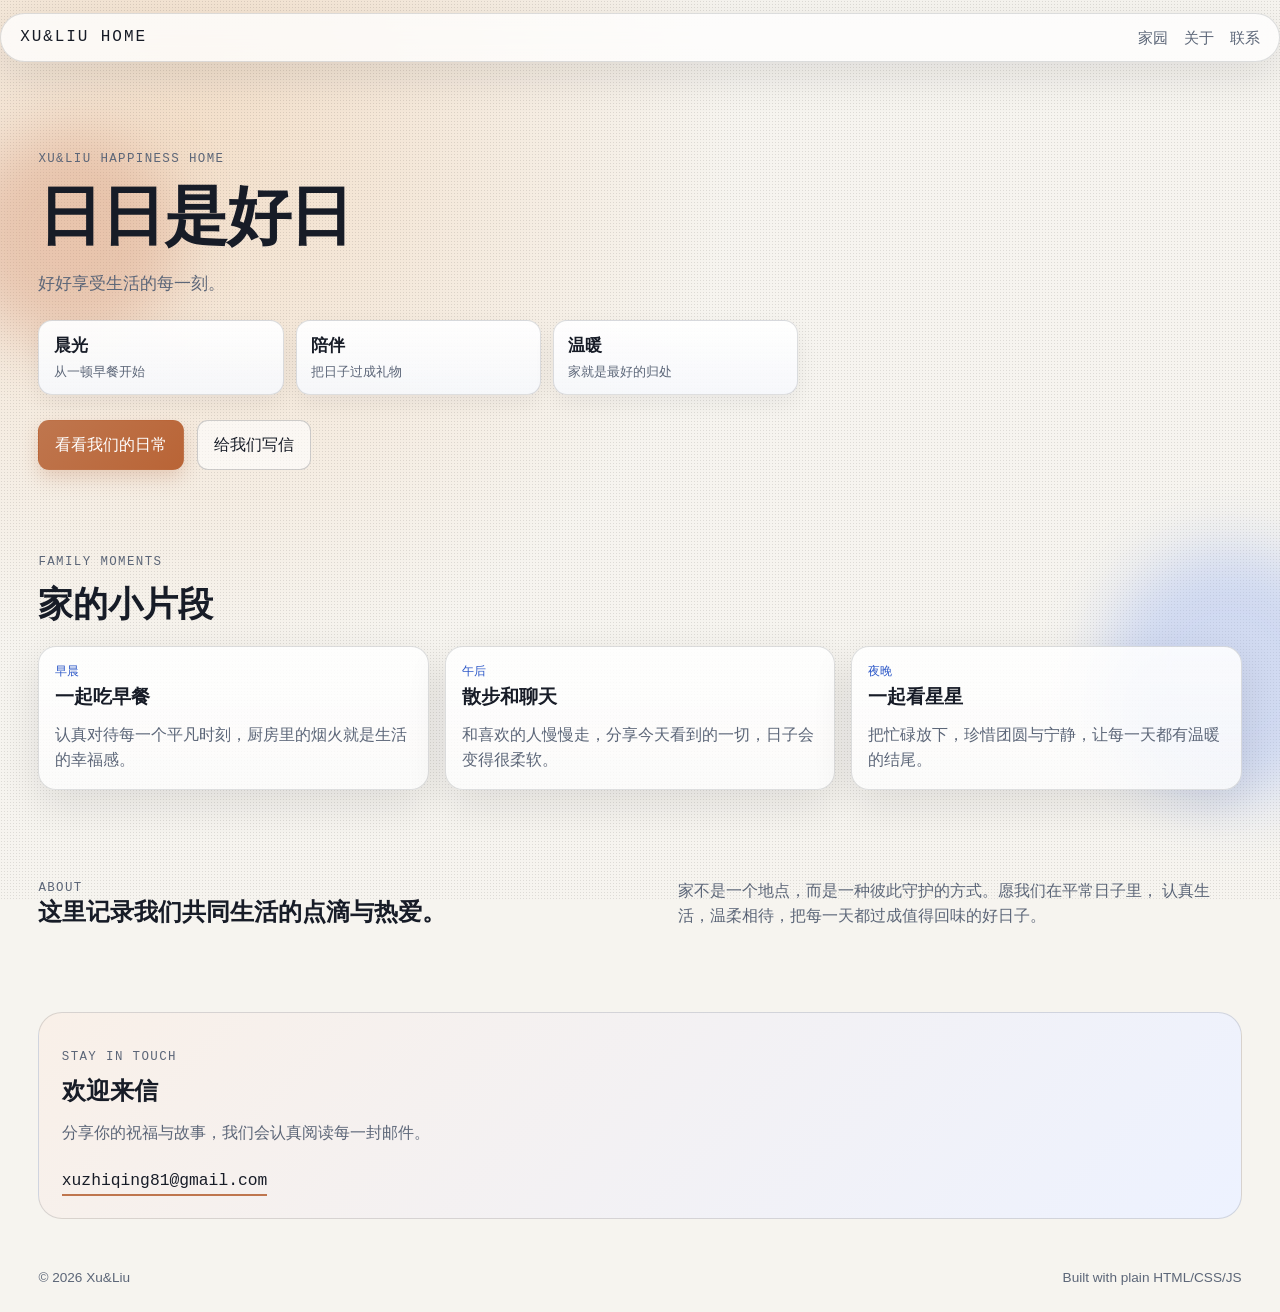
==== index.html @ ebb7ab37 "Initial personal lite site with HTTPS-ready deployment" ====
﻿<!doctype html>
<html lang="zh-CN">
<head>
  <meta charset="UTF-8" />
  <meta name="viewport" content="width=device-width, initial-scale=1.0" />
  <meta name="description" content="个人轻量化网站，展示简介、项目与联系方式。" />
  <link rel="icon" type="image/png" href="./favicon.png" />
  <title>Xu&amp;Liu happiness home</title>
  <link rel="stylesheet" href="./styles.css" />
</head>
<body>
  <div class="grain" aria-hidden="true"></div>
  <div class="orb orb-a" aria-hidden="true"></div>
  <div class="orb orb-b" aria-hidden="true"></div>

  <header class="topbar wrapper">
    <a class="brand" href="#home">XU&amp;LIU HOME</a>
    <nav>
      <a href="#projects">家园</a>
      <a href="#about">关于</a>
      <a href="#contact">联系</a>
    </nav>
  </header>

  <main id="home" class="wrapper">
    <section class="hero reveal">
      <p class="eyebrow">XU&amp;LIU HAPPINESS HOME</p>
      <h1>日日是好日</h1>
      <p class="lead">好好享受生活的每一刻。</p>
      <div class="hero-metrics">
        <div class="metric">
          <span class="metric-value">晨光</span>
          <span class="metric-label">从一顿早餐开始</span>
        </div>
        <div class="metric">
          <span class="metric-value">陪伴</span>
          <span class="metric-label">把日子过成礼物</span>
        </div>
        <div class="metric">
          <span class="metric-value">温暖</span>
          <span class="metric-label">家就是最好的归处</span>
        </div>
      </div>
      <div class="hero-actions">
        <a class="btn btn-solid" href="#projects">看看我们的日常</a>
        <a class="btn btn-ghost" href="#contact">给我们写信</a>
      </div>
    </section>

    <section id="projects" class="section reveal">
      <div class="section-head">
        <p class="eyebrow">FAMILY MOMENTS</p>
        <h2>家的小片段</h2>
      </div>
      <div class="cards">
        <article class="card">
          <p class="tag">早晨</p>
          <h3>一起吃早餐</h3>
          <p>认真对待每一个平凡时刻，厨房里的烟火就是生活的幸福感。</p>
        </article>
        <article class="card">
          <p class="tag">午后</p>
          <h3>散步和聊天</h3>
          <p>和喜欢的人慢慢走，分享今天看到的一切，日子会变得很柔软。</p>
        </article>
        <article class="card">
          <p class="tag">夜晚</p>
          <h3>一起看星星</h3>
          <p>把忙碌放下，珍惜团圆与宁静，让每一天都有温暖的结尾。</p>
        </article>
      </div>
    </section>

    <section id="about" class="section split reveal">
      <div>
        <p class="eyebrow">ABOUT</p>
        <h2>这里记录我们共同生活的点滴与热爱。</h2>
      </div>
      <p>
        家不是一个地点，而是一种彼此守护的方式。愿我们在平常日子里，
        认真生活，温柔相待，把每一天都过成值得回味的好日子。
      </p>
    </section>

    <section id="contact" class="section contact reveal">
      <p class="eyebrow">STAY IN TOUCH</p>
      <h2>欢迎来信</h2>
      <p>分享你的祝福与故事，我们会认真阅读每一封邮件。</p>
      <a class="mail" href="mailto:xuzhiqing81@gmail.com">xuzhiqing81@gmail.com</a>
    </section>
  </main>

  <footer class="wrapper footer">
    <span>© 2026 Xu&amp;Liu</span>
    <span>Built with plain HTML/CSS/JS</span>
  </footer>

  <script src="./script.js" defer></script>
</body>
</html>
---- styles.css ----
﻿:root {
  --bg: #f6f4ef;
  --ink: #171c27;
  --muted: #5c6678;
  --panel: rgba(255, 255, 255, 0.82);
  --line: rgba(23, 28, 39, 0.14);
  --accent: #c26d3f;
  --accent-2: #1e4fd6;
  --radius: 18px;
  --shadow: 0 14px 40px rgba(19, 24, 34, 0.1);
}

* {
  box-sizing: border-box;
}

html,
body {
  margin: 0;
  padding: 0;
}

body {
  font-family: "Trebuchet MS", "Segoe UI Variable", "Noto Sans SC", sans-serif;
  background: radial-gradient(circle at 15% 10%, #f3dfca 0%, var(--bg) 34%),
    radial-gradient(circle at 88% 82%, #d8e5ff 0%, var(--bg) 36%),
    linear-gradient(180deg, #f9f7f2 0%, #f4f2ec 100%);
  color: var(--ink);
  line-height: 1.55;
  min-height: 100vh;
  overflow-x: hidden;
}

.grain {
  position: fixed;
  inset: 0;
  pointer-events: none;
  opacity: 0.1;
  background-image: radial-gradient(#000 0.6px, transparent 0.6px);
  background-size: 3px 3px;
}

.orb {
  position: fixed;
  border-radius: 999px;
  filter: blur(30px);
  opacity: 0.42;
  pointer-events: none;
}

.orb-a {
  width: 220px;
  height: 220px;
  left: -40px;
  top: 8rem;
  background: #d89978;
  animation: driftA 10s ease-in-out infinite;
}

.orb-b {
  width: 260px;
  height: 260px;
  right: -80px;
  bottom: 6rem;
  background: #9db6f4;
  animation: driftB 12s ease-in-out infinite;
}

.wrapper {
  width: 100%;
  padding-left: clamp(16px, 3vw, 44px);
  padding-right: clamp(16px, 3vw, 44px);
  margin: 0 auto;
}

.topbar {
  position: sticky;
  top: 0.8rem;
  z-index: 5;
  margin-top: 0.8rem;
  background: rgba(255, 255, 255, 0.78);
  backdrop-filter: blur(10px);
  border: 1px solid var(--line);
  border-radius: 999px;
  box-shadow: var(--shadow);
  display: flex;
  align-items: center;
  justify-content: space-between;
  padding: 0.7rem 1.2rem;
}

.brand {
  font-family: "Consolas", "Liberation Mono", monospace;
  font-weight: 500;
  color: var(--ink);
  text-decoration: none;
  letter-spacing: 0.12em;
}

nav {
  display: flex;
  gap: 1rem;
}

nav a {
  text-decoration: none;
  color: var(--muted);
  font-size: 0.95rem;
}

nav a:hover {
  color: var(--ink);
  text-decoration: underline;
  text-underline-offset: 3px;
}

.hero {
  margin-top: 5.5rem;
}

.eyebrow {
  font-family: "Consolas", "Liberation Mono", monospace;
  letter-spacing: 0.11em;
  font-size: 0.78rem;
  color: var(--muted);
  margin-bottom: 0.7rem;
}

h1,
h2,
h3 {
  line-height: 1.12;
  margin: 0;
}

h1 {
  font-size: clamp(2rem, 5vw, 4rem);
  max-width: 12ch;
  letter-spacing: -0.02em;
}

.lead {
  max-width: 52ch;
  color: var(--muted);
  font-size: 1.05rem;
  margin-top: 1.2rem;
}

.hero-metrics {
  margin-top: 1.4rem;
  display: grid;
  grid-template-columns: repeat(3, minmax(0, 1fr));
  gap: 0.75rem;
  max-width: 760px;
}

.metric {
  background: linear-gradient(180deg, rgba(255, 255, 255, 0.94) 0%, rgba(246, 248, 252, 0.9) 100%);
  border: 1px solid var(--line);
  border-radius: 14px;
  padding: 0.75rem 0.9rem;
  box-shadow: 0 8px 22px rgba(20, 24, 35, 0.06);
}

.metric-value {
  display: block;
  font-size: 1.05rem;
  font-weight: 700;
}

.metric-label {
  display: block;
  margin-top: 0.2rem;
  font-size: 0.8rem;
  color: var(--muted);
}

.hero-actions {
  display: flex;
  gap: 0.8rem;
  margin-top: 1.6rem;
}

.btn {
  display: inline-flex;
  align-items: center;
  justify-content: center;
  text-decoration: none;
  padding: 0.72rem 1rem;
  border-radius: 11px;
  font-weight: 500;
  border: 1px solid transparent;
  transition: transform 180ms ease;
}

.btn-solid {
  background: linear-gradient(135deg, #bf764e 0%, #b96436 100%);
  color: #fff;
  box-shadow: 0 8px 18px rgba(191, 118, 78, 0.28);
}

.btn-solid:hover {
  transform: translateY(-1px);
}

.btn-ghost {
  color: var(--ink);
  border-color: rgba(23, 28, 39, 0.2);
  background: rgba(255, 255, 255, 0.62);
}

.section {
  margin-top: 5.2rem;
}

.section-head h2 {
  margin-top: 0.2rem;
  font-size: clamp(1.5rem, 3vw, 2.2rem);
}

.cards {
  display: grid;
  grid-template-columns: repeat(3, 1fr);
  gap: 1rem;
  margin-top: 1.4rem;
}

.card {
  background: linear-gradient(180deg, rgba(255, 255, 255, 0.88) 0%, rgba(253, 253, 253, 0.78) 100%);
  border: 1px solid var(--line);
  border-radius: var(--radius);
  padding: 1rem;
  box-shadow: var(--shadow);
  transition: transform 180ms ease, border-color 180ms ease;
}

.card:hover {
  transform: translateY(-3px);
  border-color: rgba(30, 79, 214, 0.34);
}

.tag {
  margin: 0;
  font-family: "Consolas", "Liberation Mono", monospace;
  font-size: 0.74rem;
  color: #2a56c7;
}

.card h3 {
  margin-top: 0.3rem;
  font-size: 1.18rem;
}

.card p:last-child {
  color: var(--muted);
  margin-bottom: 0;
}

.split {
  display: grid;
  grid-template-columns: 1.1fr 1fr;
  gap: 1.2rem;
  align-items: start;
}

.split p {
  color: var(--muted);
  margin: 0.4rem 0 0;
}

.contact {
  background: linear-gradient(135deg, #f9f0e8 0%, #edf2ff 100%);
  border: 1px solid var(--line);
  border-radius: 24px;
  padding: 1.4rem;
}

.contact p {
  color: var(--muted);
}

.mail {
  display: inline-block;
  margin-top: 0.4rem;
  text-decoration: none;
  font-family: "Consolas", "Liberation Mono", monospace;
  font-size: 1.02rem;
  color: var(--ink);
  border-bottom: 2px solid #bf764e;
}

.footer {
  margin: 3rem auto 1.5rem;
  color: var(--muted);
  display: flex;
  justify-content: space-between;
  gap: 0.8rem;
  font-size: 0.85rem;
}

.reveal {
  opacity: 0;
  transform: translateY(18px);
}

.reveal.show {
  opacity: 1;
  transform: translateY(0);
  transition: opacity 500ms ease, transform 500ms ease;
}

@keyframes driftA {
  0%,
  100% {
    transform: translateY(0);
  }
  50% {
    transform: translateY(18px);
  }
}

@keyframes driftB {
  0%,
  100% {
    transform: translateX(0);
  }
  50% {
    transform: translateX(-22px);
  }
}

@media (max-width: 860px) {
  nav {
    gap: 0.6rem;
  }

  .hero {
    margin-top: 4rem;
  }

  .hero-metrics {
    grid-template-columns: 1fr;
    max-width: 100%;
  }

  .cards {
    grid-template-columns: 1fr;
  }

  .split {
    grid-template-columns: 1fr;
  }

  .footer {
    flex-direction: column;
    align-items: flex-start;
  }
}

@media (max-width: 540px) {
  .topbar {
    border-radius: 16px;
    flex-direction: column;
    align-items: flex-start;
    gap: 0.6rem;
  }

  nav {
    width: 100%;
    justify-content: space-between;
  }

  .hero-actions {
    width: 100%;
    flex-direction: column;
  }

  .btn {
    width: 100%;
  }
}

@media (prefers-reduced-motion: reduce) {
  .orb-a,
  .orb-b {
    animation: none;
  }

  .card,
  .btn {
    transition: none;
  }

  .reveal,
  .reveal.show {
    transition: none;
    opacity: 1;
    transform: none;
  }
}
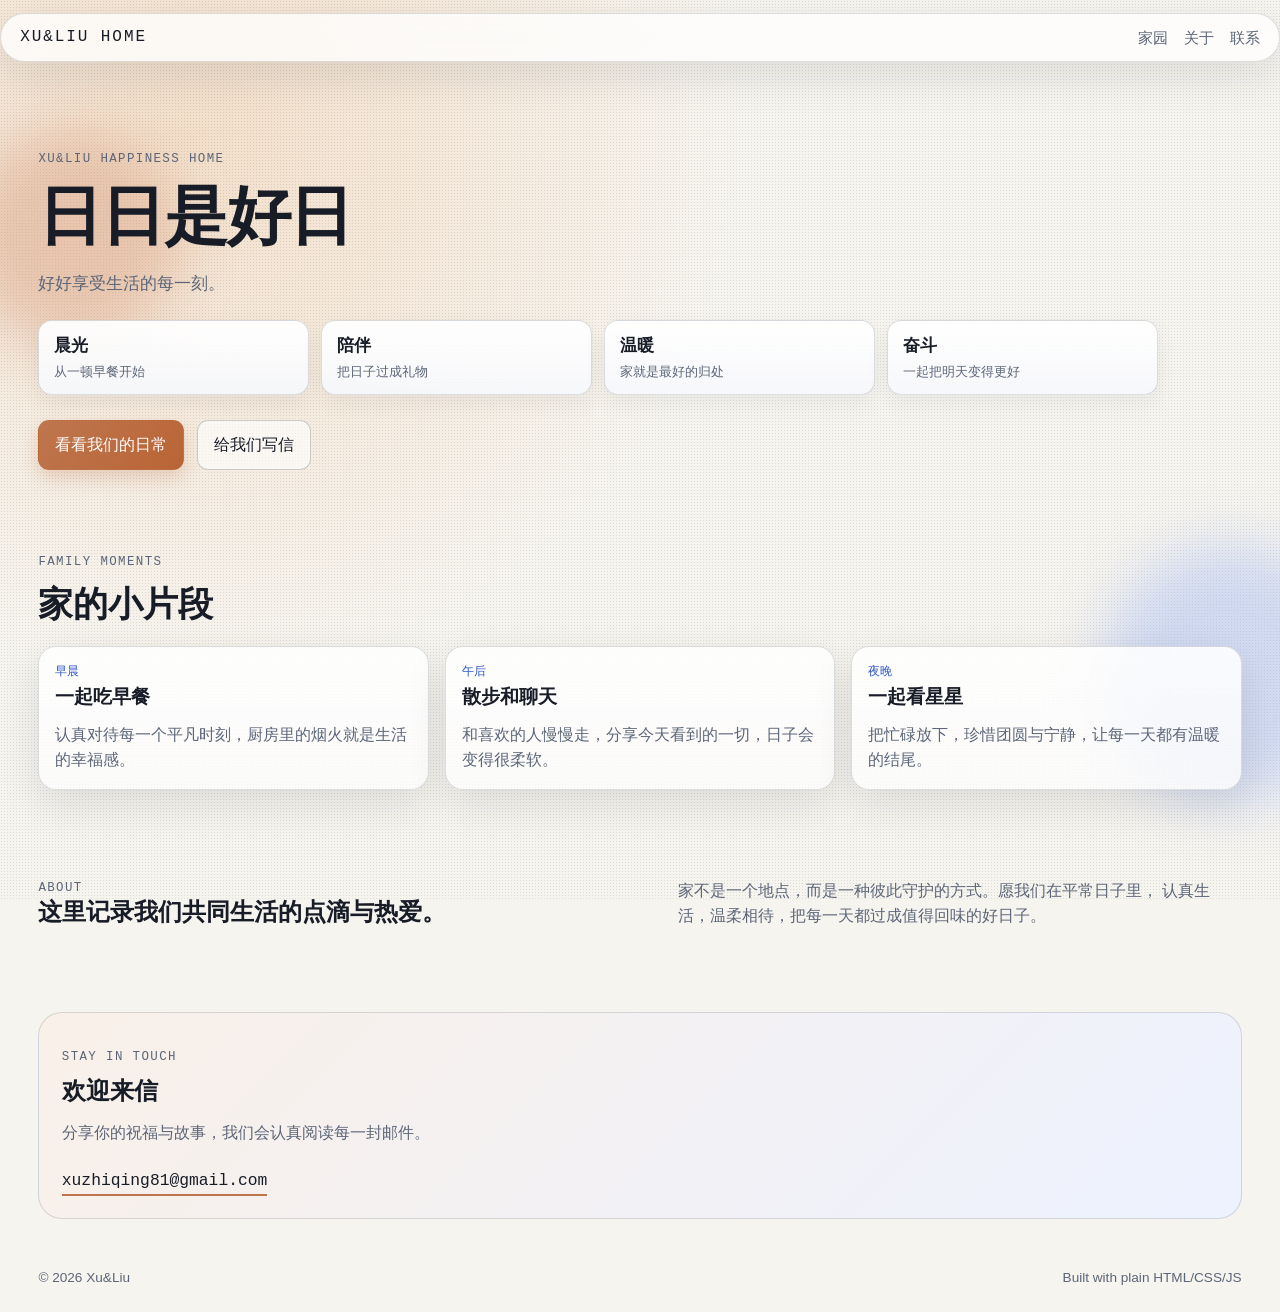
==== commit 1589bd11: "Add fourth hero metric for 奋斗 and adjust grid to four columns" ====
--- a/index.html
+++ b/index.html
@@ -39,6 +39,10 @@
         <div class="metric">
           <span class="metric-value">温暖</span>
           <span class="metric-label">家就是最好的归处</span>
+        </div>
+        <div class="metric">
+          <span class="metric-value">奋斗</span>
+          <span class="metric-label">一起把明天变得更好</span>
         </div>
       </div>
       <div class="hero-actions">
--- a/styles.css
+++ b/styles.css
@@ -149,9 +149,9 @@
 .hero-metrics {
   margin-top: 1.4rem;
   display: grid;
-  grid-template-columns: repeat(3, minmax(0, 1fr));
+  grid-template-columns: repeat(4, minmax(0, 1fr));
   gap: 0.75rem;
-  max-width: 760px;
+  max-width: 1120px;
 }
 
 .metric {
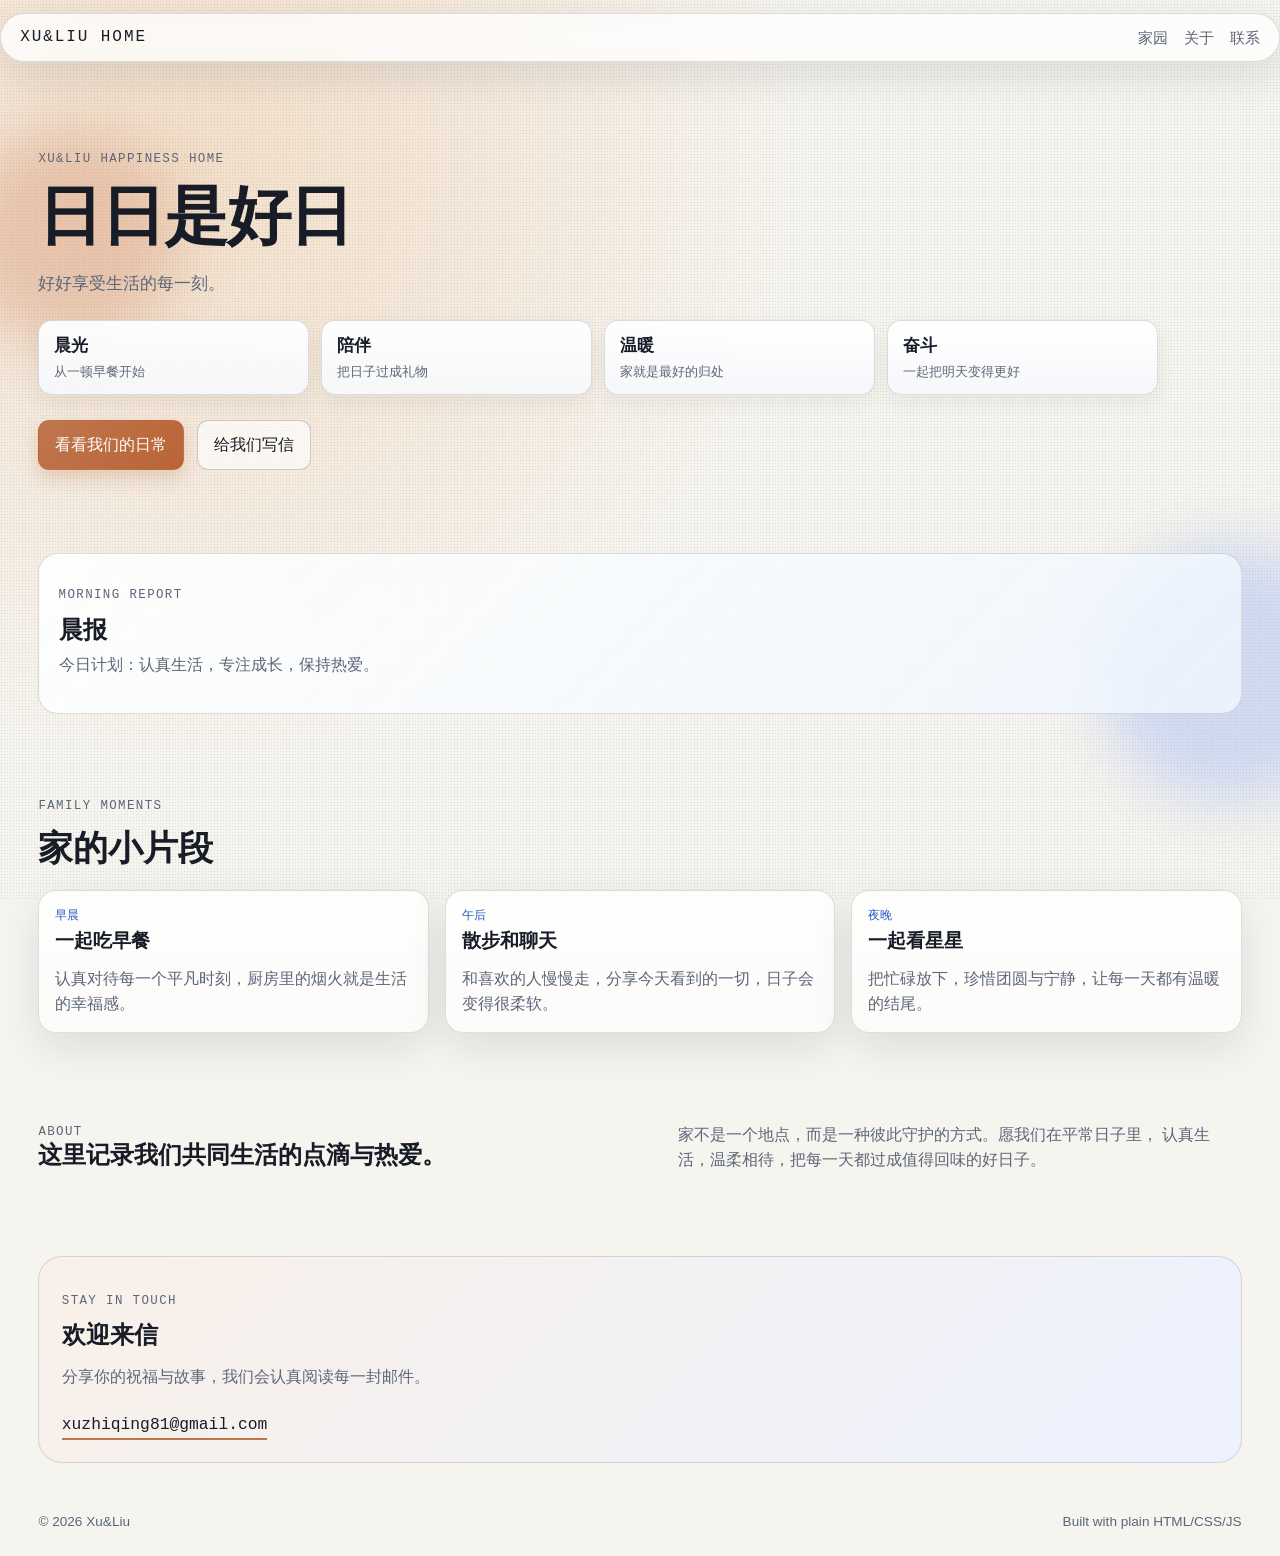
==== commit 0f654940: "Add clickable 奋斗 card link to 晨报 and refine metric text" ====
--- a/index.html
+++ b/index.html
@@ -40,15 +40,21 @@
           <span class="metric-value">温暖</span>
           <span class="metric-label">家就是最好的归处</span>
         </div>
-        <div class="metric">
+        <a class="metric metric-link" href="#morning-report" aria-label="进入晨报">
           <span class="metric-value">奋斗</span>
           <span class="metric-label">一起把明天变得更好</span>
-        </div>
+        </a>
       </div>
       <div class="hero-actions">
         <a class="btn btn-solid" href="#projects">看看我们的日常</a>
         <a class="btn btn-ghost" href="#contact">给我们写信</a>
       </div>
+    </section>
+
+    <section id="morning-report" class="section morning-report reveal">
+      <p class="eyebrow">MORNING REPORT</p>
+      <h2>晨报</h2>
+      <p class="morning-line">今日计划：认真生活，专注成长，保持热爱。</p>
     </section>
 
     <section id="projects" class="section reveal">
--- a/styles.css
+++ b/styles.css
@@ -162,6 +162,18 @@
   box-shadow: 0 8px 22px rgba(20, 24, 35, 0.06);
 }
 
+.metric-link {
+  text-decoration: none;
+  color: inherit;
+  transition: transform 180ms ease, border-color 180ms ease, box-shadow 180ms ease;
+}
+
+.metric-link:hover {
+  transform: translateY(-2px);
+  border-color: rgba(30, 79, 214, 0.34);
+  box-shadow: 0 10px 24px rgba(20, 24, 35, 0.09);
+}
+
 .metric-value {
   display: block;
   font-size: 1.05rem;
@@ -213,6 +225,18 @@
   margin-top: 5.2rem;
 }
 
+.morning-report {
+  background: linear-gradient(135deg, rgba(255, 255, 255, 0.9) 0%, rgba(239, 246, 255, 0.82) 100%);
+  border: 1px solid var(--line);
+  border-radius: 20px;
+  padding: 1.2rem;
+}
+
+.morning-line {
+  margin-top: 0.6rem;
+  color: var(--muted);
+}
+
 .section-head h2 {
   margin-top: 0.2rem;
   font-size: clamp(1.5rem, 3vw, 2.2rem);
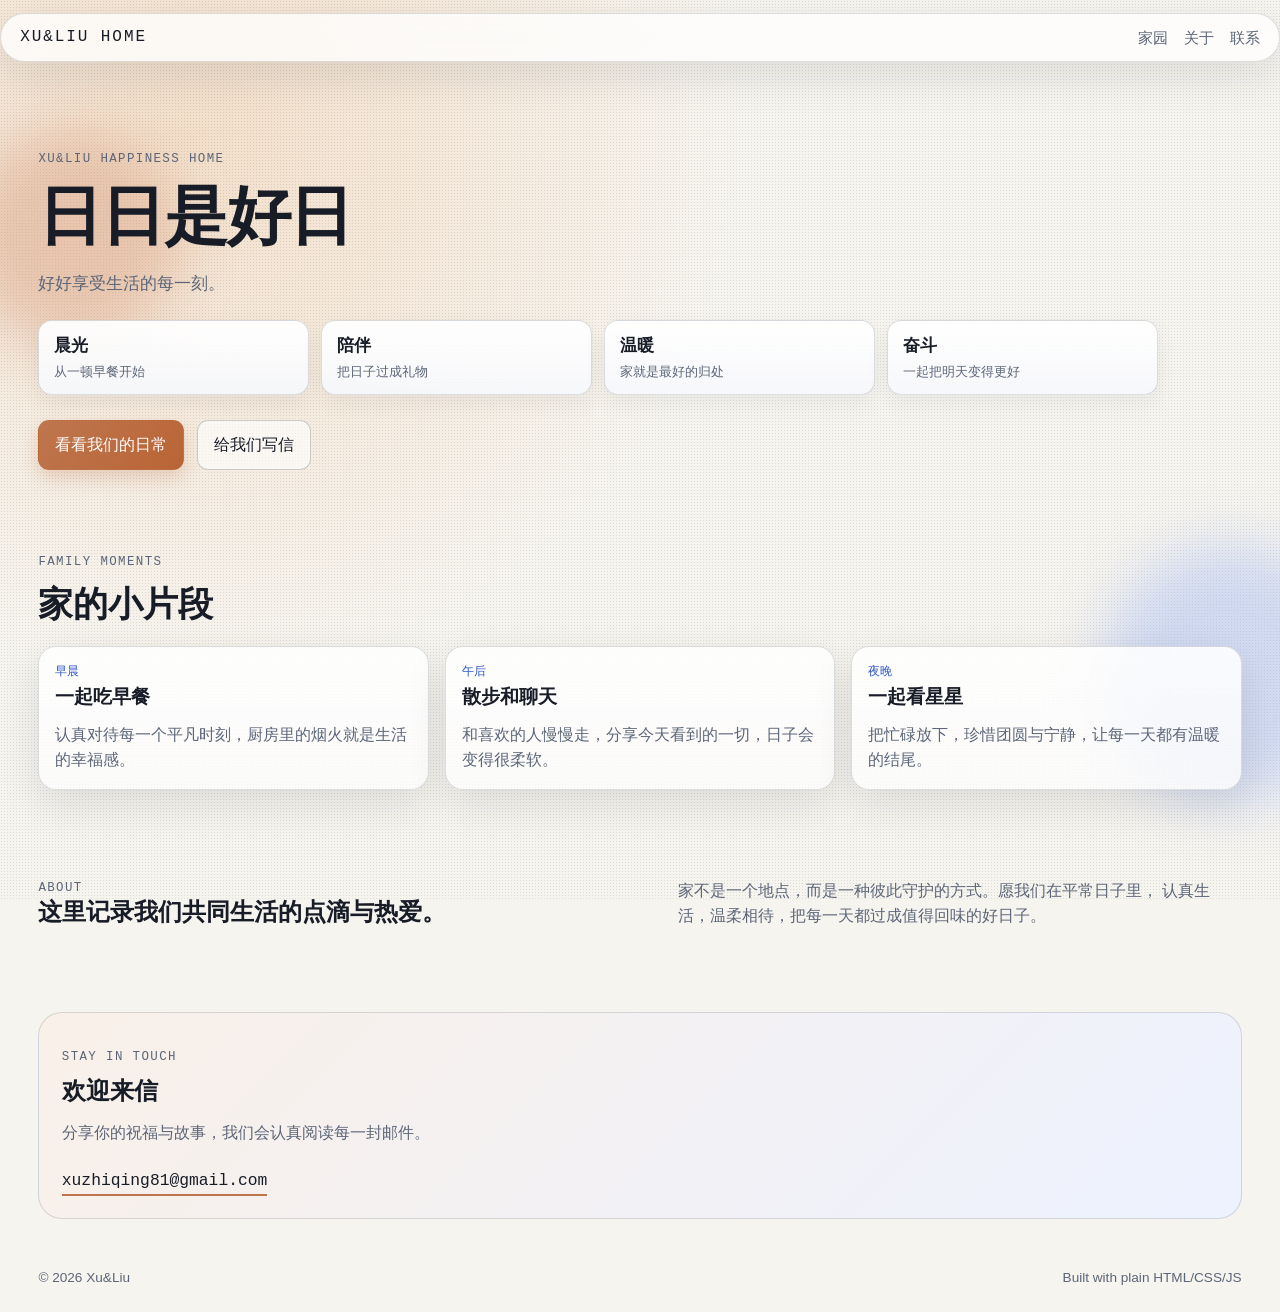
==== commit 19001e3e: "Sync latest local and server updates including effort hub and morning reports" ====
--- a/index.html
+++ b/index.html
@@ -40,7 +40,7 @@
           <span class="metric-value">温暖</span>
           <span class="metric-label">家就是最好的归处</span>
         </div>
-        <a class="metric metric-link" href="#morning-report" aria-label="进入晨报">
+        <a id="open-effort-hub" class="metric metric-link" href="#effort-hub" aria-label="进入奋斗中心">
           <span class="metric-value">奋斗</span>
           <span class="metric-label">一起把明天变得更好</span>
         </a>
@@ -51,10 +51,61 @@
       </div>
     </section>
 
-    <section id="morning-report" class="section morning-report reveal">
-      <p class="eyebrow">MORNING REPORT</p>
-      <h2>晨报</h2>
-      <p class="morning-line">今日计划：认真生活，专注成长，保持热爱。</p>
+    <section id="effort-hub" class="section morning-report reveal hidden">
+      <div class="morning-head">
+        <div>
+          <p class="eyebrow">EFFORT HUB</p>
+          <h2>奋斗中心</h2>
+        </div>
+      </div>
+
+      <p class="morning-line">先选择要查看的内容。</p>
+
+      <div class="effort-tools">
+        <button id="open-morning-report" class="effort-item" type="button">
+          <span class="effort-item-title">晨报 <span id="effort-morning-date" class="effort-date">--</span></span>
+          <span class="effort-item-desc">查看今日摘要与操作建议</span>
+        </button>
+      </div>
+
+      <article id="morning-panel" class="morning-panel hidden" aria-live="polite">
+        <div class="morning-head">
+          <div>
+            <p class="eyebrow">MORNING REPORT</p>
+            <h3>晨报</h3>
+          </div>
+          <span id="morning-date" class="morning-date">2026-04-13</span>
+        </div>
+
+        <p id="morning-summary" class="morning-line">
+          盘面偏震荡，建议以“低位吸纳+分批执行”为主，控制仓位，防止追高。
+        </p>
+
+        <div class="morning-grid">
+          <article class="morning-card">
+            <p class="morning-card-title">关键观察</p>
+            <ul id="morning-highlights" class="morning-list">
+              <li>成交额保持活跃，资金偏好电力与制造链。</li>
+              <li>午后波动放大，需防短线回撤。</li>
+              <li>政策面稳定，情绪中性偏谨慎。</li>
+            </ul>
+          </article>
+
+          <article class="morning-card">
+            <p class="morning-card-title">今日建议</p>
+            <ul id="morning-actions" class="morning-list">
+              <li>采购侧：分批挂单，避免一次性追价。</li>
+              <li>报价侧：保持弹性区间，预留调整空间。</li>
+              <li>风控侧：重点监控偏差电量与高波动时段。</li>
+            </ul>
+          </article>
+        </div>
+
+        <div class="morning-footer">
+          <a id="morning-full-link" class="btn btn-solid" href="/morning/latest.html">阅读原文</a>
+          <span class="morning-meta">自动展示当日最新晨报</span>
+        </div>
+      </article>
     </section>
 
     <section id="projects" class="section reveal">
--- a/styles.css
+++ b/styles.css
@@ -226,15 +226,134 @@
 }
 
 .morning-report {
-  background: linear-gradient(135deg, rgba(255, 255, 255, 0.9) 0%, rgba(239, 246, 255, 0.82) 100%);
+  background:
+    radial-gradient(circle at 8% 12%, rgba(194, 109, 63, 0.1) 0%, rgba(194, 109, 63, 0) 45%),
+    radial-gradient(circle at 92% 88%, rgba(30, 79, 214, 0.13) 0%, rgba(30, 79, 214, 0) 42%),
+    linear-gradient(135deg, rgba(255, 255, 255, 0.9) 0%, rgba(239, 246, 255, 0.82) 100%);
   border: 1px solid var(--line);
   border-radius: 20px;
-  padding: 1.2rem;
+  padding: 1.2rem 1.2rem 1.35rem;
+}
+
+.morning-head {
+  display: flex;
+  align-items: flex-end;
+  justify-content: space-between;
+  gap: 1rem;
+}
+
+.morning-date {
+  display: inline-flex;
+  align-items: center;
+  justify-content: center;
+  border: 1px solid rgba(23, 28, 39, 0.18);
+  border-radius: 999px;
+  background: rgba(255, 255, 255, 0.76);
+  font-family: "Consolas", "Liberation Mono", monospace;
+  font-size: 0.78rem;
+  color: var(--muted);
+  padding: 0.3rem 0.7rem;
 }
 
 .morning-line {
-  margin-top: 0.6rem;
-  color: var(--muted);
+  margin-top: 0.8rem;
+  color: #2b3446;
+  font-size: 1rem;
+}
+
+.morning-grid {
+  margin-top: 1rem;
+  display: grid;
+  grid-template-columns: repeat(2, minmax(0, 1fr));
+  gap: 0.85rem;
+}
+
+.morning-card {
+  background: rgba(255, 255, 255, 0.82);
+  border: 1px solid rgba(23, 28, 39, 0.15);
+  border-radius: 14px;
+  padding: 0.8rem 0.85rem;
+  box-shadow: 0 8px 20px rgba(20, 24, 35, 0.06);
+}
+
+.morning-card-title {
+  margin: 0;
+  font-family: "Consolas", "Liberation Mono", monospace;
+  font-size: 0.78rem;
+  letter-spacing: 0.08em;
+  color: #2a56c7;
+}
+
+.morning-list {
+  margin: 0.55rem 0 0;
+  padding-left: 1.05rem;
+}
+
+.morning-list li {
+  margin: 0.28rem 0;
+  color: #3d4a62;
+  font-size: 0.92rem;
+}
+
+.morning-footer {
+  margin-top: 0.95rem;
+  display: flex;
+  align-items: center;
+  gap: 0.8rem;
+}
+
+.morning-meta {
+  font-size: 0.82rem;
+  color: #66758f;
+}
+
+.effort-tools {
+  margin-top: 1rem;
+  display: grid;
+  grid-template-columns: repeat(3, minmax(0, 1fr));
+  gap: 0.75rem;
+}
+
+.effort-item {
+  text-align: left;
+  border: 1px solid rgba(23, 28, 39, 0.18);
+  border-radius: 14px;
+  background: rgba(255, 255, 255, 0.8);
+  box-shadow: 0 8px 22px rgba(20, 24, 35, 0.06);
+  padding: 0.8rem 0.9rem;
+  cursor: pointer;
+}
+
+.effort-item:hover {
+  border-color: rgba(30, 79, 214, 0.34);
+}
+
+.effort-item-title {
+  display: block;
+  font-weight: 700;
+  color: #233048;
+}
+
+.effort-date {
+  font-family: "Consolas", "Liberation Mono", monospace;
+  font-size: 0.8rem;
+  color: #5c6678;
+  margin-left: 0.35rem;
+}
+
+.effort-item-desc {
+  display: block;
+  margin-top: 0.2rem;
+  font-size: 0.84rem;
+  color: #66758f;
+}
+
+.morning-panel {
+  margin-top: 1rem;
+}
+
+.hidden {
+  display: none !important;
 }
 
 .section-head h2 {
@@ -371,6 +490,14 @@
     grid-template-columns: 1fr;
   }
 
+  .morning-grid {
+    grid-template-columns: 1fr;
+  }
+
+  .effort-tools {
+    grid-template-columns: 1fr;
+  }
+
   .split {
     grid-template-columns: 1fr;
   }
@@ -399,6 +526,16 @@
     flex-direction: column;
   }
 
+  .morning-head {
+    flex-direction: column;
+    align-items: flex-start;
+  }
+
+  .morning-footer {
+    flex-direction: column;
+    align-items: flex-start;
+  }
+
   .btn {
     width: 100%;
   }
